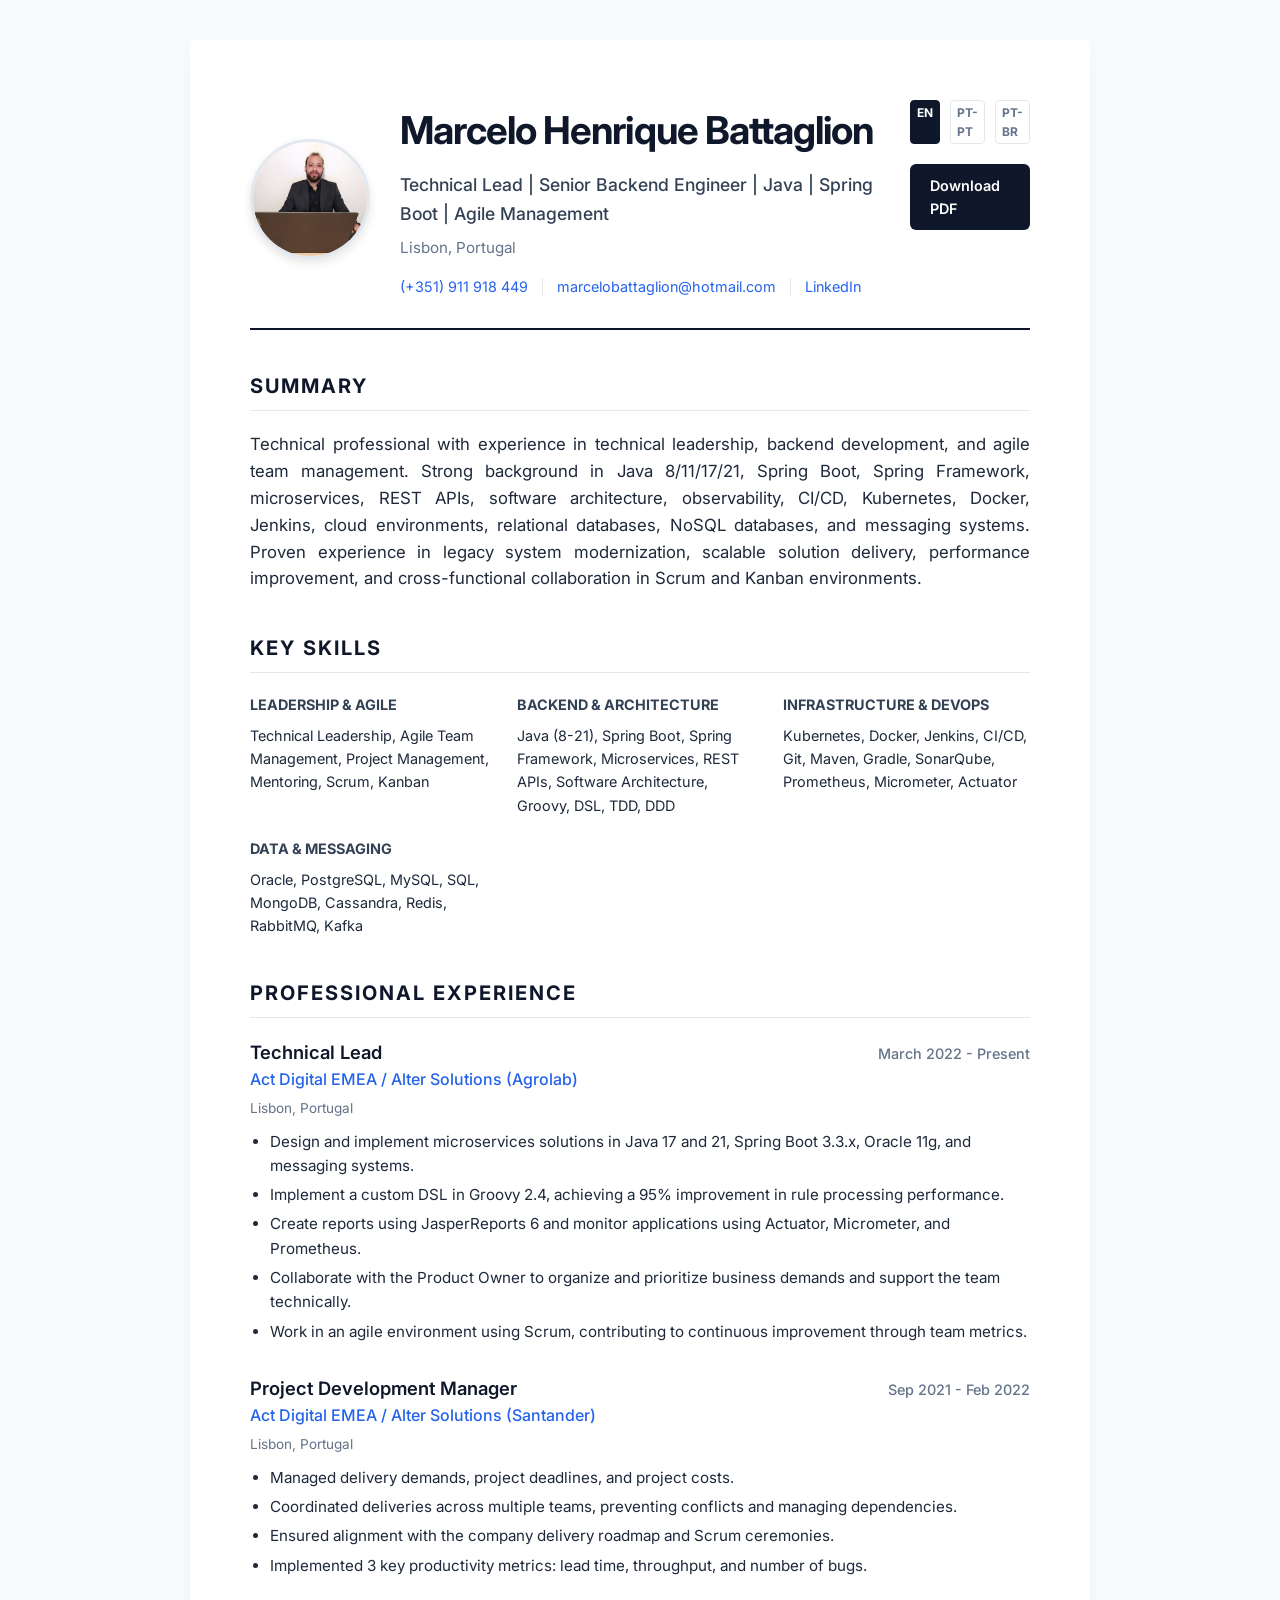
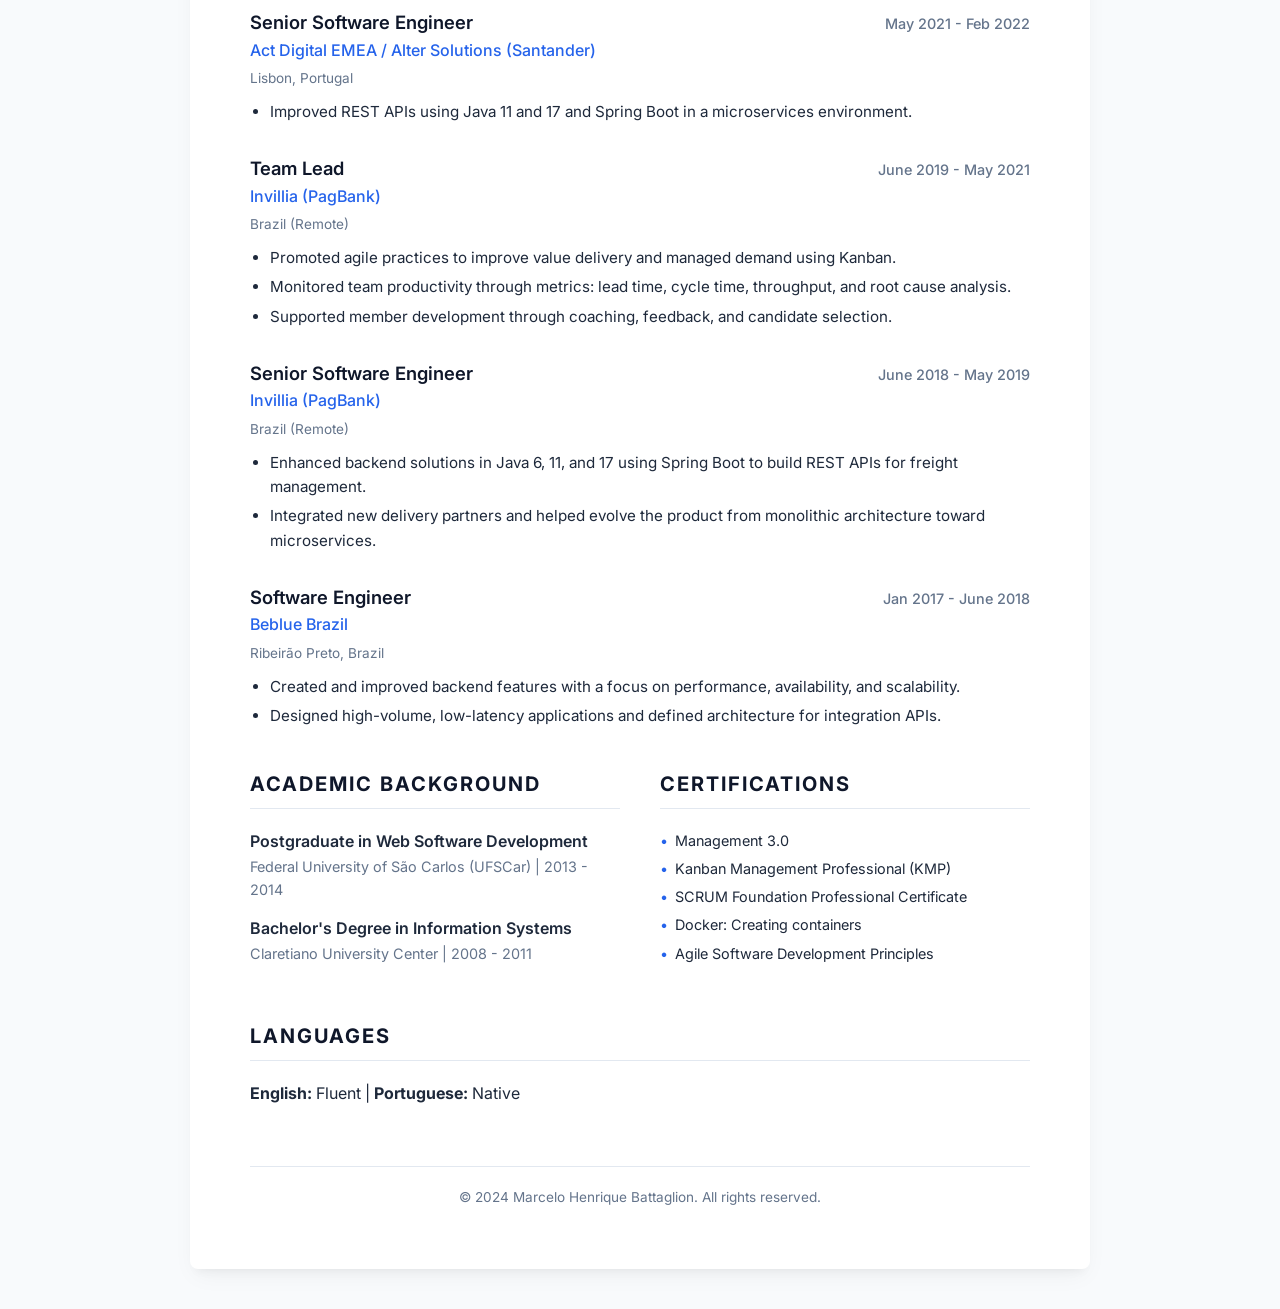
==== index.html @ 2c802060 "create the html" ====
<!DOCTYPE html>
<html lang="en">

<head>
    <meta charset="UTF-8">
    <meta name="viewport" content="width=device-width, initial-scale=1.0">
    <title>Marcelo Henrique Battaglion | Technical Lead & Senior Backend Engineer</title>
    <meta name="description"
        content="Professional portfolio and CV of Marcelo Henrique Battaglion, Technical Lead and Senior Backend Engineer specialized in Java and Spring Boot.">
    <link rel="preconnect" href="https://fonts.googleapis.com">
    <link rel="preconnect" href="https://fonts.gstatic.com" crossorigin>
    <link href="https://fonts.googleapis.com/css2?family=Inter:wght@300;400;500;600;700&display=swap" rel="stylesheet">
    <link rel="stylesheet" href="style.css">
</head>

<body>
    <div class="container">
        <header class="header">
            <div class="header-main">
                <img src="marcelo-henrique-battaglion.jpg" alt="Marcelo Henrique Battaglion" class="profile-pic">
                <div class="header-content">
                    <h1>Marcelo Henrique Battaglion</h1>
                    <p class="tagline">Technical Lead | Senior Backend Engineer | Java | Spring Boot | Agile Management
                    </p>
                    <p class="location">Lisbon, Portugal</p>
                    <div class="contact-links">
                        <a href="tel:+351911918449">(+351) 911 918 449</a>
                        <span class="divider">|</span>
                        <a href="mailto:marcelobattaglion@hotmail.com">marcelobattaglion@hotmail.com</a>
                        <span class="divider">|</span>
                        <a href="https://www.linkedin.com/in/marcelobattaglion" target="_blank">LinkedIn</a>
                    </div>
                </div>
            </div>
            <div class="actions">
                <div class="lang-switcher">
                    <a href="index.html" class="lang-link active">EN</a>
                    <a href="index-pt-pt.html" class="lang-link">PT-PT</a>
                    <a href="index-pt-br.html" class="lang-link">PT-BR</a>
                </div>
                <a href="#" class="btn btn-primary" onclick="window.print()">Download PDF</a>
            </div>
        </header>

        <section class="section summary">
            <h2 class="section-title">Summary</h2>
            <p>Technical professional with experience in technical leadership, backend development, and agile team
                management. Strong background in Java 8/11/17/21, Spring Boot, Spring Framework, microservices, REST
                APIs, software architecture, observability, CI/CD, Kubernetes, Docker, Jenkins, cloud environments,
                relational databases, NoSQL databases, and messaging systems. Proven experience in legacy system
                modernization, scalable solution delivery, performance improvement, and cross-functional collaboration
                in Scrum and Kanban environments.</p>
        </section>

        <section class="section skills">
            <h2 class="section-title">Key Skills</h2>
            <div class="skills-grid">
                <div class="skill-category">
                    <h3>Leadership & Agile</h3>
                    <p>Technical Leadership, Agile Team Management, Project Management, Mentoring, Scrum, Kanban</p>
                </div>
                <div class="skill-category">
                    <h3>Backend & Architecture</h3>
                    <p>Java (8-21), Spring Boot, Spring Framework, Microservices, REST APIs, Software Architecture,
                        Groovy, DSL, TDD, DDD</p>
                </div>
                <div class="skill-category">
                    <h3>Infrastructure & DevOps</h3>
                    <p>Kubernetes, Docker, Jenkins, CI/CD, Git, Maven, Gradle, SonarQube, Prometheus, Micrometer,
                        Actuator</p>
                </div>
                <div class="skill-category">
                    <h3>Data & Messaging</h3>
                    <p>Oracle, PostgreSQL, MySQL, SQL, MongoDB, Cassandra, Redis, RabbitMQ, Kafka</p>
                </div>
            </div>
        </section>

        <section class="section experience">
            <h2 class="section-title">Professional Experience</h2>

            <div class="experience-item">
                <div class="exp-header">
                    <div class="exp-title-group">
                        <h3>Technical Lead</h3>
                        <span class="company">Act Digital EMEA / Alter Solutions (Agrolab)</span>
                    </div>
                    <span class="date">March 2022 - Present</span>
                </div>
                <p class="location-small">Lisbon, Portugal</p>
                <ul class="exp-details">
                    <li>Design and implement microservices solutions in Java 17 and 21, Spring Boot 3.3.x, Oracle 11g,
                        and messaging systems.</li>
                    <li>Implement a custom DSL in Groovy 2.4, achieving a 95% improvement in rule processing
                        performance.</li>
                    <li>Create reports using JasperReports 6 and monitor applications using Actuator, Micrometer, and
                        Prometheus.</li>
                    <li>Collaborate with the Product Owner to organize and prioritize business demands and support the
                        team technically.</li>
                    <li>Work in an agile environment using Scrum, contributing to continuous improvement through team
                        metrics.</li>
                </ul>
            </div>

            <div class="experience-item">
                <div class="exp-header">
                    <div class="exp-title-group">
                        <h3>Project Development Manager</h3>
                        <span class="company">Act Digital EMEA / Alter Solutions (Santander)</span>
                    </div>
                    <span class="date">Sep 2021 - Feb 2022</span>
                </div>
                <p class="location-small">Lisbon, Portugal</p>
                <ul class="exp-details">
                    <li>Managed delivery demands, project deadlines, and project costs.</li>
                    <li>Coordinated deliveries across multiple teams, preventing conflicts and managing dependencies.
                    </li>
                    <li>Ensured alignment with the company delivery roadmap and Scrum ceremonies.</li>
                    <li>Implemented 3 key productivity metrics: lead time, throughput, and number of bugs.</li>
                </ul>
            </div>

            <div class="experience-item">
                <div class="exp-header">
                    <div class="exp-title-group">
                        <h3>Senior Software Engineer</h3>
                        <span class="company">Act Digital EMEA / Alter Solutions (Santander)</span>
                    </div>
                    <span class="date">May 2021 - Feb 2022</span>
                </div>
                <p class="location-small">Lisbon, Portugal</p>
                <ul class="exp-details">
                    <li>Improved REST APIs using Java 11 and 17 and Spring Boot in a microservices environment.</li>
                </ul>
            </div>

            <div class="experience-item">
                <div class="exp-header">
                    <div class="exp-title-group">
                        <h3>Team Lead</h3>
                        <span class="company">Invillia (PagBank)</span>
                    </div>
                    <span class="date">June 2019 - May 2021</span>
                </div>
                <p class="location-small">Brazil (Remote)</p>
                <ul class="exp-details">
                    <li>Promoted agile practices to improve value delivery and managed demand using Kanban.</li>
                    <li>Monitored team productivity through metrics: lead time, cycle time, throughput, and root cause
                        analysis.</li>
                    <li>Supported member development through coaching, feedback, and candidate selection.</li>
                </ul>
            </div>

            <div class="experience-item">
                <div class="exp-header">
                    <div class="exp-title-group">
                        <h3>Senior Software Engineer</h3>
                        <span class="company">Invillia (PagBank)</span>
                    </div>
                    <span class="date">June 2018 - May 2019</span>
                </div>
                <p class="location-small">Brazil (Remote)</p>
                <ul class="exp-details">
                    <li>Enhanced backend solutions in Java 6, 11, and 17 using Spring Boot to build REST APIs for
                        freight management.</li>
                    <li>Integrated new delivery partners and helped evolve the product from monolithic architecture
                        toward microservices.</li>
                </ul>
            </div>

            <div class="experience-item">
                <div class="exp-header">
                    <div class="exp-title-group">
                        <h3>Software Engineer</h3>
                        <span class="company">Beblue Brazil</span>
                    </div>
                    <span class="date">Jan 2017 - June 2018</span>
                </div>
                <p class="location-small">Ribeirão Preto, Brazil</p>
                <ul class="exp-details">
                    <li>Created and improved backend features with a focus on performance, availability, and
                        scalability.</li>
                    <li>Designed high-volume, low-latency applications and defined architecture for integration APIs.
                    </li>
                </ul>
            </div>

            <!-- More experiences can be added here -->
        </section>

        <div class="grid-2-col">
            <section class="section education">
                <h2 class="section-title">Academic Background</h2>
                <div class="edu-item">
                    <h4>Postgraduate in Web Software Development</h4>
                    <p>Federal University of São Carlos (UFSCar) | 2013 - 2014</p>
                </div>
                <div class="edu-item">
                    <h4>Bachelor's Degree in Information Systems</h4>
                    <p>Claretiano University Center | 2008 - 2011</p>
                </div>
            </section>

            <section class="section certifications">
                <h2 class="section-title">Certifications</h2>
                <ul class="cert-list">
                    <li>Management 3.0</li>
                    <li>Kanban Management Professional (KMP)</li>
                    <li>SCRUM Foundation Professional Certificate</li>
                    <li>Docker: Creating containers</li>
                    <li>Agile Software Development Principles</li>
                </ul>
            </section>
        </div>

        <section class="section languages">
            <h2 class="section-title">Languages</h2>
            <p><strong>English:</strong> Fluent | <strong>Portuguese:</strong> Native</p>
        </section>

        <footer class="footer">
            <p>&copy; 2024 Marcelo Henrique Battaglion. All rights reserved.</p>
        </footer>
    </div>
</body>

</html>
---- style.css ----
:root {
    --primary-color: #0f172a;
    /* Slate 900 */
    --secondary-color: #334155;
    /* Slate 700 */
    --accent-color: #2563eb;
    /* Blue 600 */
    --text-main: #1e293b;
    /* Slate 800 */
    --text-muted: #64748b;
    /* Slate 500 */
    --bg-main: #ffffff;
    --bg-alt: #f8fafc;
    /* Slate 50 */
    --border-color: #e2e8f0;
    /* Slate 200 */
    --font-family: 'Inter', system-ui, -apple-system, sans-serif;
}

* {
    margin: 0;
    padding: 0;
    box-sizing: border-box;
}

body {
    font-family: var(--font-family);
    line-height: 1.6;
    color: var(--text-main);
    background-color: var(--bg-alt);
    padding: 40px 20px;
}

.container {
    max-width: 900px;
    margin: 0 auto;
    background-color: var(--bg-main);
    padding: 60px;
    box-shadow: 0 10px 25px -5px rgba(0, 0, 0, 0.05), 0 8px 10px -6px rgba(0, 0, 0, 0.05);
    border-radius: 8px;
}

/* Header */
.header {
    display: flex;
    justify-content: space-between;
    align-items: flex-start;
    border-bottom: 2px solid var(--primary-color);
    padding-bottom: 30px;
    margin-bottom: 40px;
}

.header-main {
    display: flex;
    align-items: center;
    gap: 30px;
}

.profile-pic {
    width: 120px;
    height: 120px;
    border-radius: 50%;
    object-fit: cover;
    border: 3px solid var(--border-color);
    box-shadow: 0 4px 10px rgba(0, 0, 0, 0.1);
}

.header h1 {
    font-size: 2.4rem;
    font-weight: 700;
    color: var(--primary-color);
    letter-spacing: -0.025em;
    margin-bottom: 10px;
}

.tagline {
    font-size: 1.1rem;
    color: var(--secondary-color);
    font-weight: 500;
    margin-bottom: 8px;
}

.location {
    color: var(--text-muted);
    font-size: 0.95rem;
    margin-bottom: 15px;
}

.contact-links {
    display: flex;
    gap: 12px;
    font-size: 0.9rem;
    color: var(--text-muted);
}

.contact-links a {
    color: var(--accent-color);
    text-decoration: none;
    transition: color 0.2s;
}

.contact-links a:hover {
    color: var(--primary-color);
    text-decoration: underline;
}

.divider {
    color: var(--border-color);
}

.actions {
    display: flex;
    flex-direction: column;
    align-items: flex-end;
    gap: 15px;
}

.lang-switcher {
    display: flex;
    gap: 10px;
    margin-bottom: 5px;
}

.lang-link {
    font-size: 0.75rem;
    font-weight: 700;
    text-decoration: none;
    color: var(--text-muted);
    padding: 2px 6px;
    border: 1px solid var(--border-color);
    border-radius: 4px;
    transition: all 0.2s;
}

.lang-link:hover {
    color: var(--accent-color);
    border-color: var(--accent-color);
}

.lang-link.active {
    background-color: var(--primary-color);
    color: white;
    border-color: var(--primary-color);
}

.actions .btn {
    display: inline-block;
    padding: 10px 20px;
    background-color: var(--primary-color);
    color: white;
    text-decoration: none;
    border-radius: 6px;
    font-size: 0.9rem;
    font-weight: 600;
    transition: transform 0.1s, background-color 0.2s;
}

.actions .btn:hover {
    background-color: var(--secondary-color);
    transform: translateY(-1px);
}

/* Sections */
.section {
    margin-bottom: 40px;
}

.section-title {
    font-size: 1.25rem;
    font-weight: 700;
    text-transform: uppercase;
    letter-spacing: 0.1em;
    color: var(--primary-color);
    margin-bottom: 20px;
    border-bottom: 1px solid var(--border-color);
    padding-bottom: 8px;
}

/* Summary */
.summary p {
    font-size: 1.05rem;
    color: var(--text-main);
    text-align: justify;
}

/* Skills */
.skills-grid {
    display: grid;
    grid-template-columns: repeat(auto-fit, minmax(200px, 1fr));
    gap: 20px;
}

.skill-category h3 {
    font-size: 0.9rem;
    color: var(--secondary-color);
    text-transform: uppercase;
    margin-bottom: 8px;
}

.skill-category p {
    font-size: 0.9rem;
    color: var(--text-main);
}

/* Experience */
.experience-item {
    margin-bottom: 30px;
}

.exp-header {
    display: flex;
    justify-content: space-between;
    align-items: baseline;
    margin-bottom: 5px;
}

.exp-title-group h3 {
    font-size: 1.15rem;
    font-weight: 600;
    color: var(--primary-color);
}

.exp-title-group .company {
    font-size: 1rem;
    color: var(--accent-color);
    font-weight: 500;
}

.exp-header .date {
    font-size: 0.9rem;
    color: var(--text-muted);
    font-weight: 500;
}

.location-small {
    font-size: 0.85rem;
    color: var(--text-muted);
    margin-bottom: 10px;
}

.exp-details {
    list-style-type: disc;
    margin-left: 20px;
    font-size: 0.95rem;
    color: var(--text-main);
}

.exp-details li {
    margin-bottom: 5px;
}

/* Grid for Education/Certs */
.grid-2-col {
    display: grid;
    grid-template-columns: 1fr 1fr;
    gap: 40px;
}

.edu-item {
    margin-bottom: 15px;
}

.edu-item h4 {
    font-size: 1rem;
    font-weight: 600;
}

.edu-item p {
    font-size: 0.9rem;
    color: var(--text-muted);
}

.cert-list {
    list-style: none;
}

.cert-list li {
    font-size: 0.9rem;
    margin-bottom: 5px;
    padding-left: 15px;
    position: relative;
}

.cert-list li::before {
    content: "•";
    color: var(--accent-color);
    position: absolute;
    left: 0;
}

/* Footer */
.footer {
    margin-top: 60px;
    padding-top: 20px;
    border-top: 1px solid var(--border-color);
    text-align: center;
    font-size: 0.85rem;
    color: var(--text-muted);
}

/* Responsive */
@media (max-width: 768px) {
    .container {
        padding: 30px;
    }

    .header {
        flex-direction: column;
        align-items: center;
        text-align: center;
        gap: 20px;
    }

    .header-main {
        flex-direction: column;
        gap: 15px;
    }

    .profile-pic {
        width: 100px;
        height: 100px;
    }

    .contact-links {
        flex-wrap: wrap;
    }

    .grid-2-col {
        grid-template-columns: 1fr;
        gap: 20px;
    }
}

/* Print Styles */
@media print {
    body {
        padding: 0;
        background-color: white;
    }

    .container {
        box-shadow: none;
        max-width: 100%;
        padding: 0;
    }

    .actions,
    .footer {
        display: none;
    }

    .section {
        break-inside: avoid;
    }
}
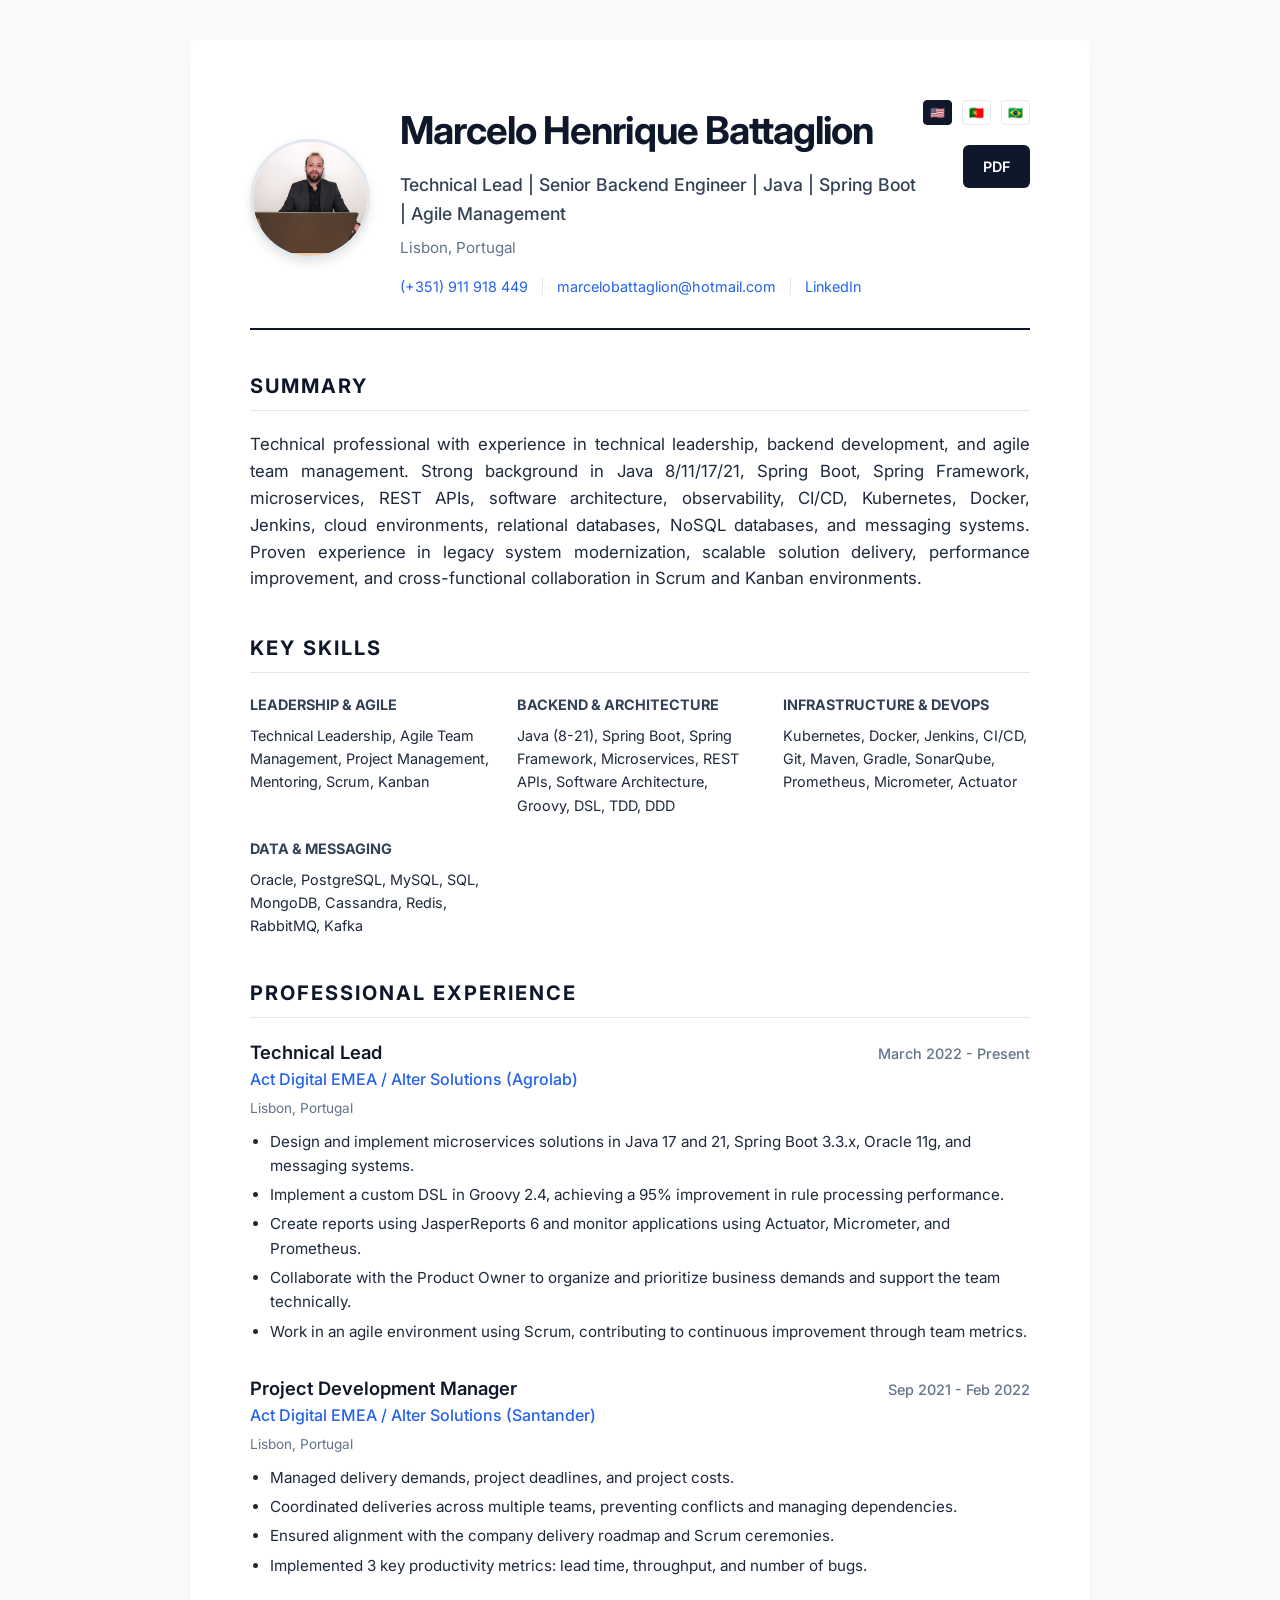
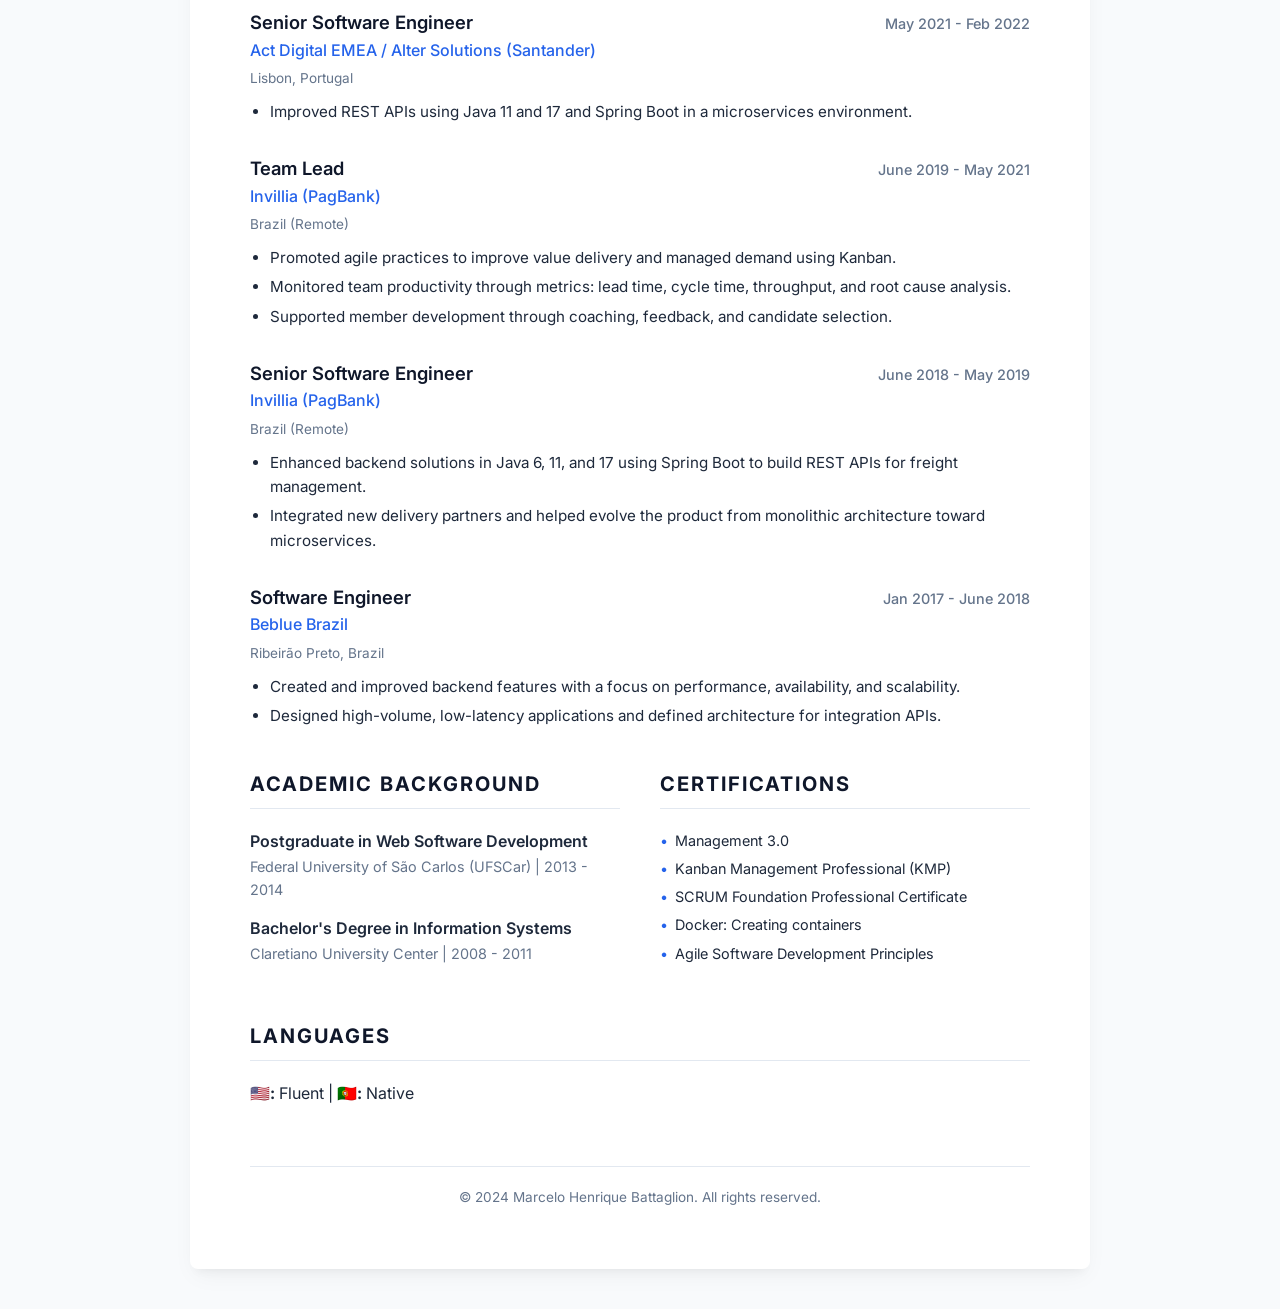
==== commit 7bc41380: "added language icon" ====
--- a/index.html
+++ b/index.html
@@ -34,11 +34,11 @@
             </div>
             <div class="actions">
                 <div class="lang-switcher">
-                    <a href="index.html" class="lang-link active">EN</a>
-                    <a href="index-pt-pt.html" class="lang-link">PT-PT</a>
-                    <a href="index-pt-br.html" class="lang-link">PT-BR</a>
-                </div>
-                <a href="#" class="btn btn-primary" onclick="window.print()">Download PDF</a>
+                    <a href="index.html" class="lang-link active">🇺🇸</a>
+                    <a href="index-pt-pt.html" class="lang-link">🇵🇹</a>
+                    <a href="index-pt-br.html" class="lang-link">🇧🇷</a>
+                </div>
+                <a href="#" class="btn btn-primary" onclick="window.print()">PDF</a>
             </div>
         </header>
 
@@ -215,7 +215,7 @@
 
         <section class="section languages">
             <h2 class="section-title">Languages</h2>
-            <p><strong>English:</strong> Fluent | <strong>Portuguese:</strong> Native</p>
+            <p><strong>🇺🇸:</strong> Fluent | <strong>🇵🇹:</strong> Native</p>
         </section>
 
         <footer class="footer">
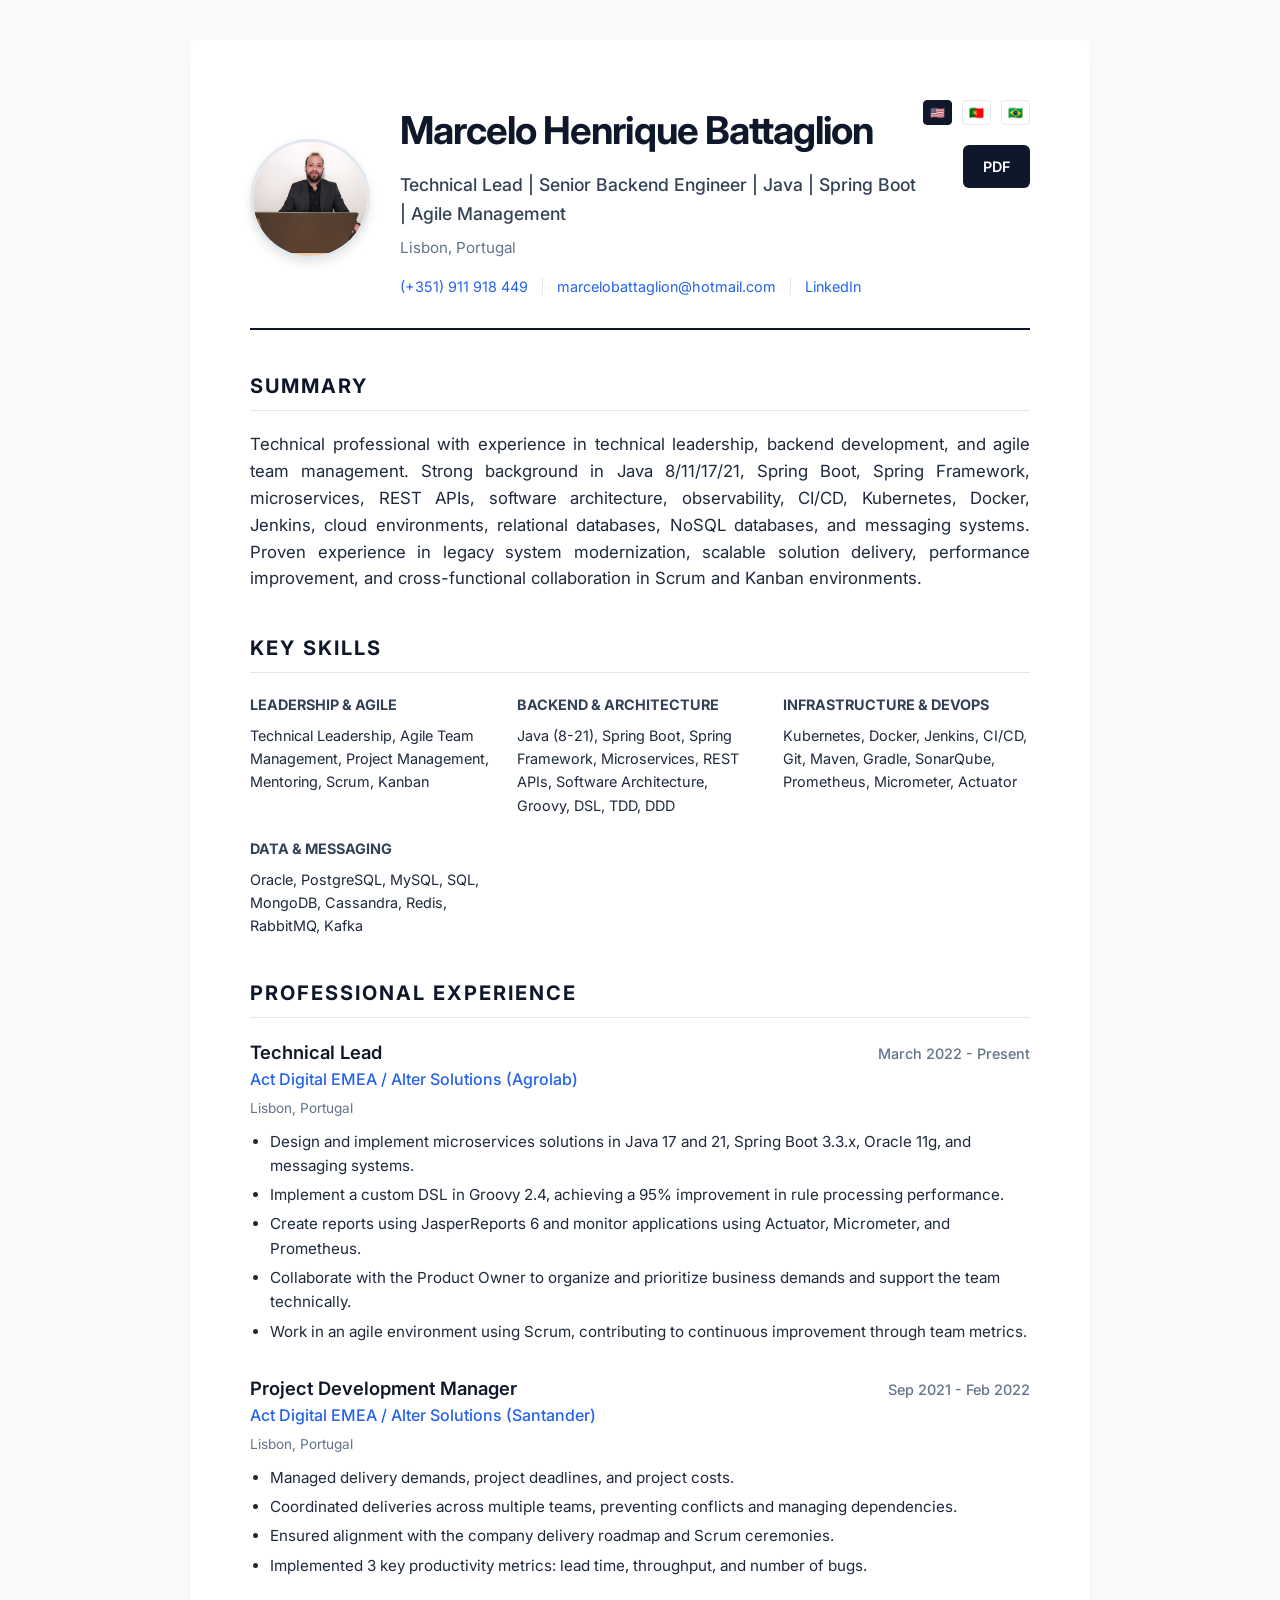
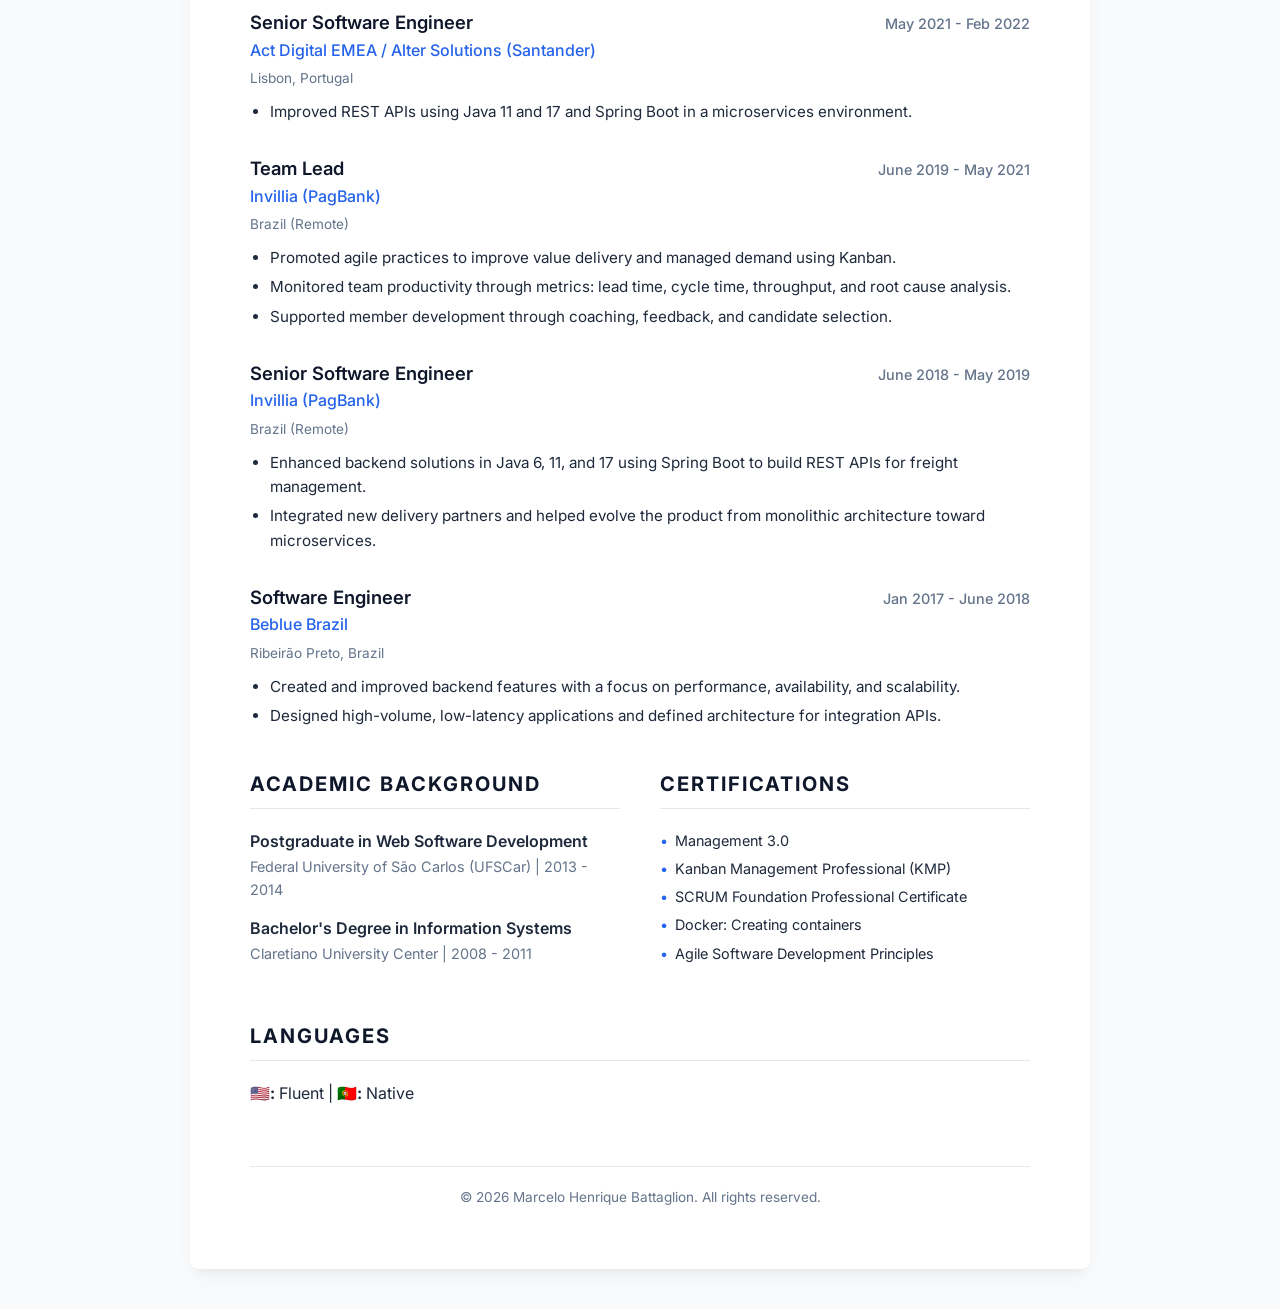
==== commit e70620f5: "updated copyright" ====
--- a/index.html
+++ b/index.html
@@ -219,7 +219,7 @@
         </section>
 
         <footer class="footer">
-            <p>&copy; 2024 Marcelo Henrique Battaglion. All rights reserved.</p>
+            <p>&copy; 2026 Marcelo Henrique Battaglion. All rights reserved.</p>
         </footer>
     </div>
 </body>
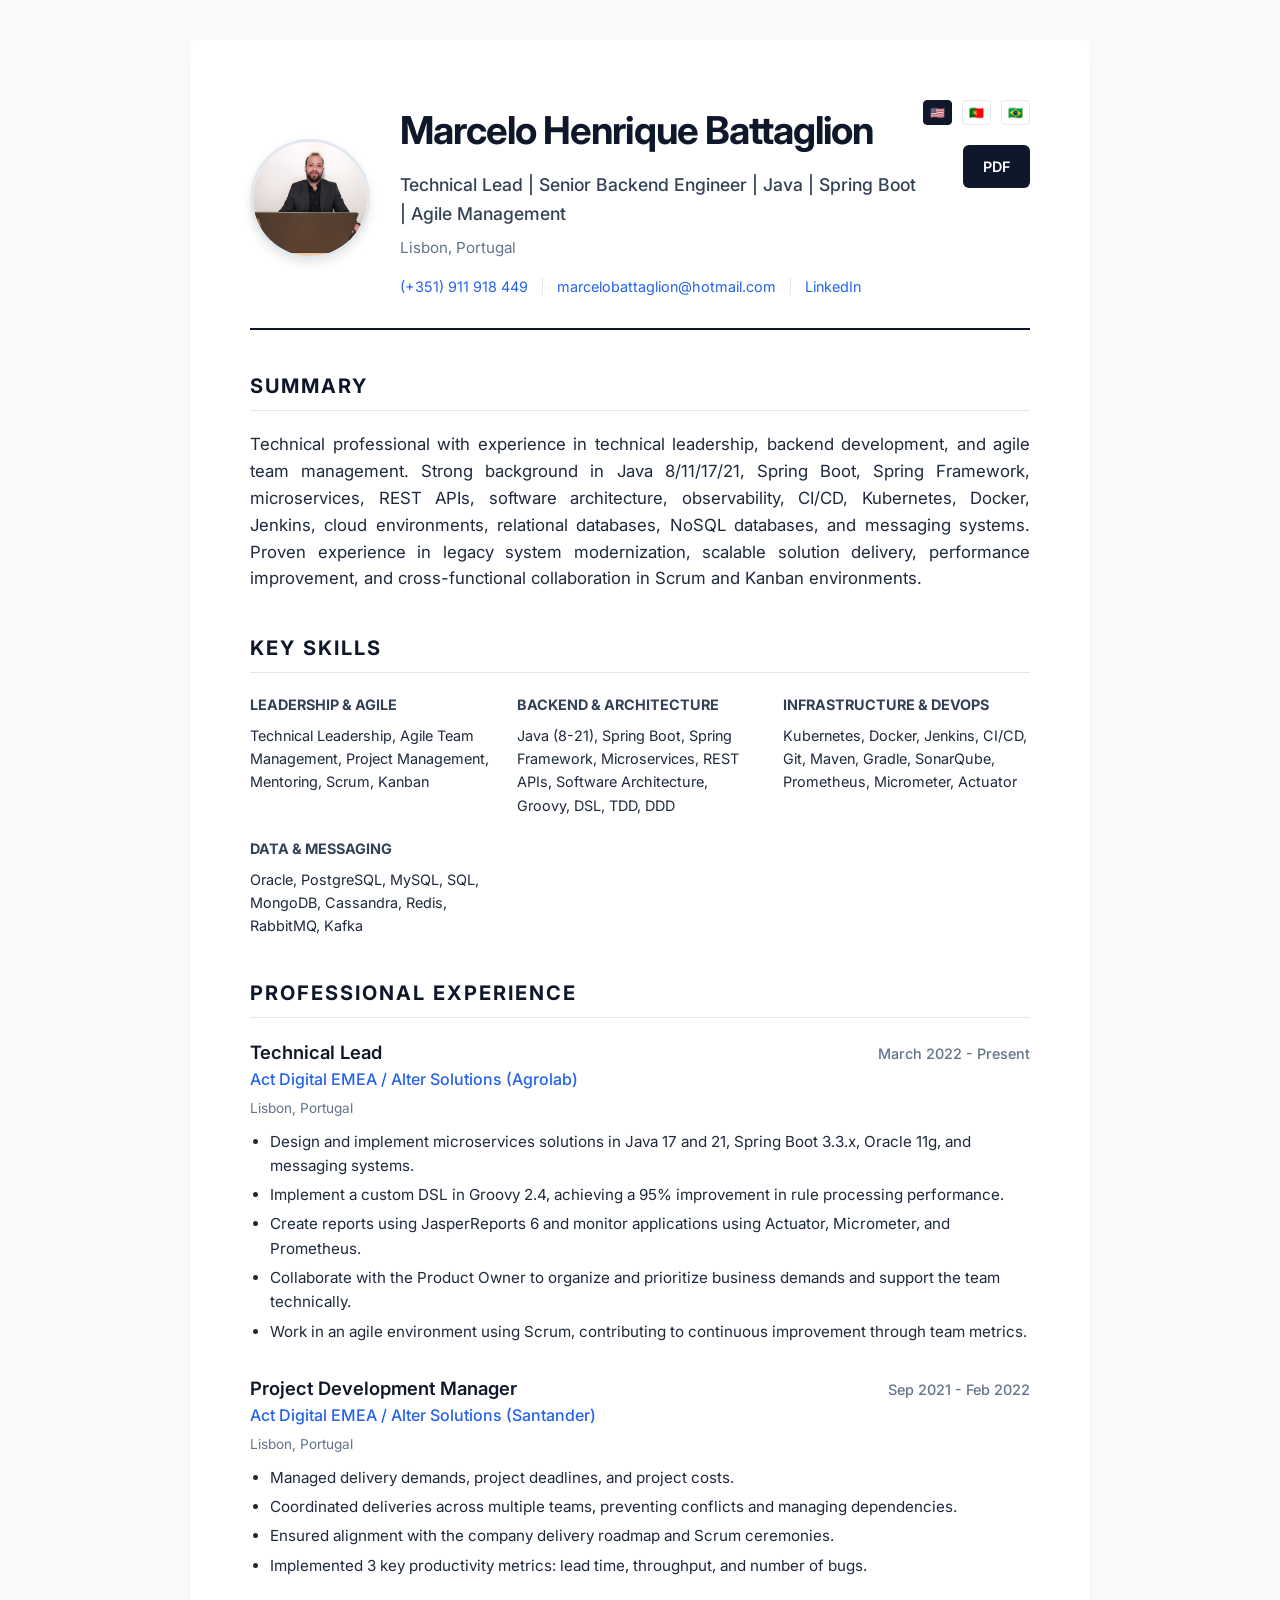
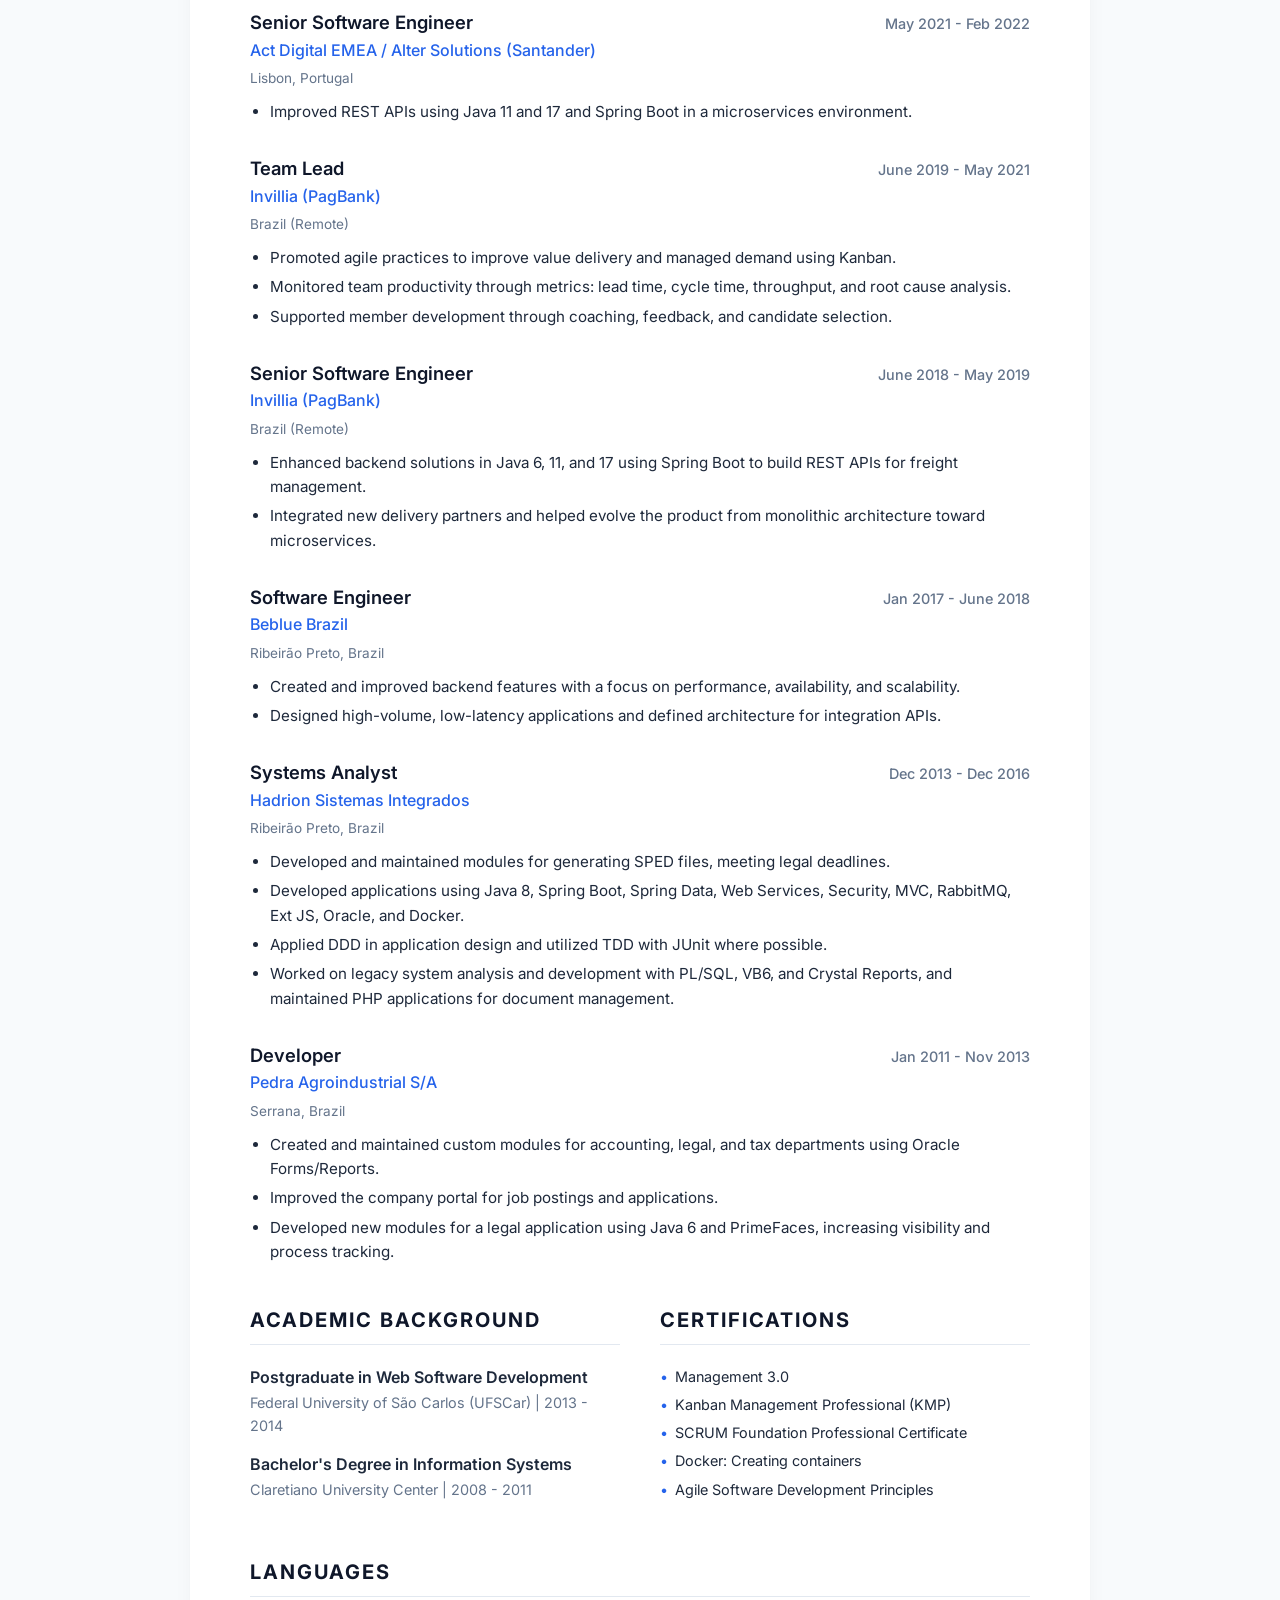
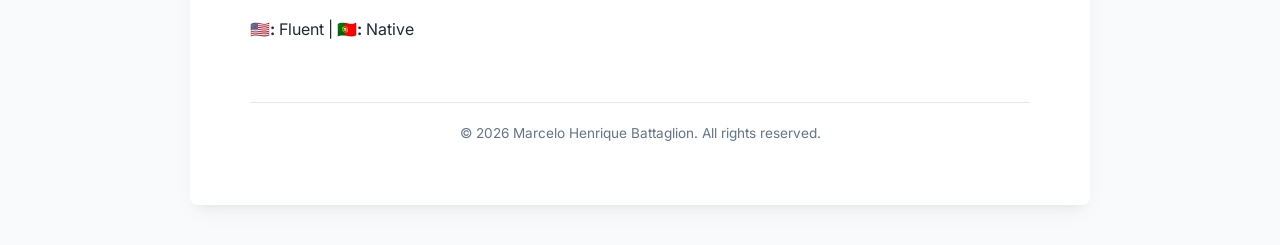
==== commit 28a2f118: "added missing experiences" ====
--- a/index.html
+++ b/index.html
@@ -185,6 +185,43 @@
                 </ul>
             </div>
 
+            <div class="experience-item">
+                <div class="exp-header">
+                    <div class="exp-title-group">
+                        <h3>Systems Analyst</h3>
+                        <span class="company">Hadrion Sistemas Integrados</span>
+                    </div>
+                    <span class="date">Dec 2013 - Dec 2016</span>
+                </div>
+                <p class="location-small">Ribeirão Preto, Brazil</p>
+                <ul class="exp-details">
+                    <li>Developed and maintained modules for generating SPED files, meeting legal deadlines.</li>
+                    <li>Developed applications using Java 8, Spring Boot, Spring Data, Web Services, Security, MVC,
+                        RabbitMQ, Ext JS, Oracle, and Docker.</li>
+                    <li>Applied DDD in application design and utilized TDD with JUnit where possible.</li>
+                    <li>Worked on legacy system analysis and development with PL/SQL, VB6, and Crystal Reports, and
+                        maintained PHP applications for document management.</li>
+                </ul>
+            </div>
+
+            <div class="experience-item">
+                <div class="exp-header">
+                    <div class="exp-title-group">
+                        <h3>Developer</h3>
+                        <span class="company">Pedra Agroindustrial S/A</span>
+                    </div>
+                    <span class="date">Jan 2011 - Nov 2013</span>
+                </div>
+                <p class="location-small">Serrana, Brazil</p>
+                <ul class="exp-details">
+                    <li>Created and maintained custom modules for accounting, legal, and tax departments using Oracle
+                        Forms/Reports.</li>
+                    <li>Improved the company portal for job postings and applications.</li>
+                    <li>Developed new modules for a legal application using Java 6 and PrimeFaces, increasing visibility
+                        and process tracking.</li>
+                </ul>
+            </div>
+
             <!-- More experiences can be added here -->
         </section>
 
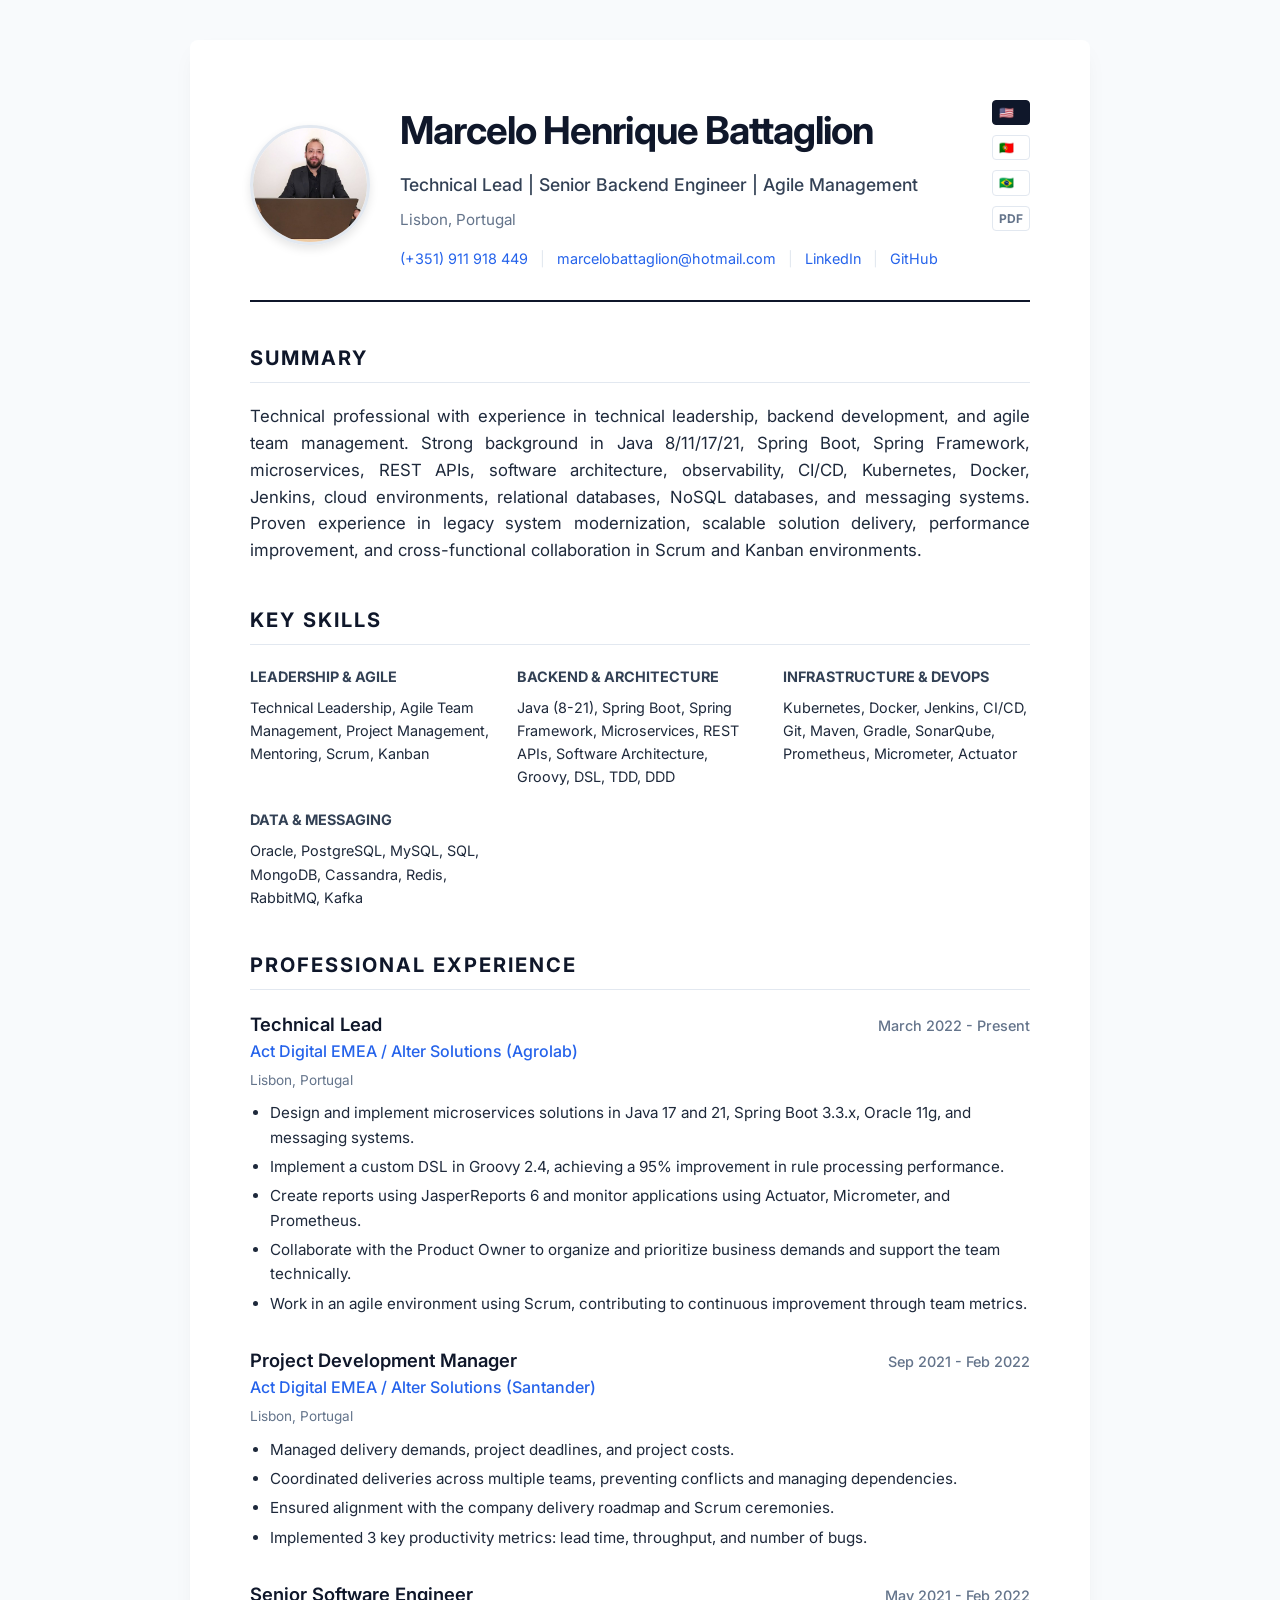
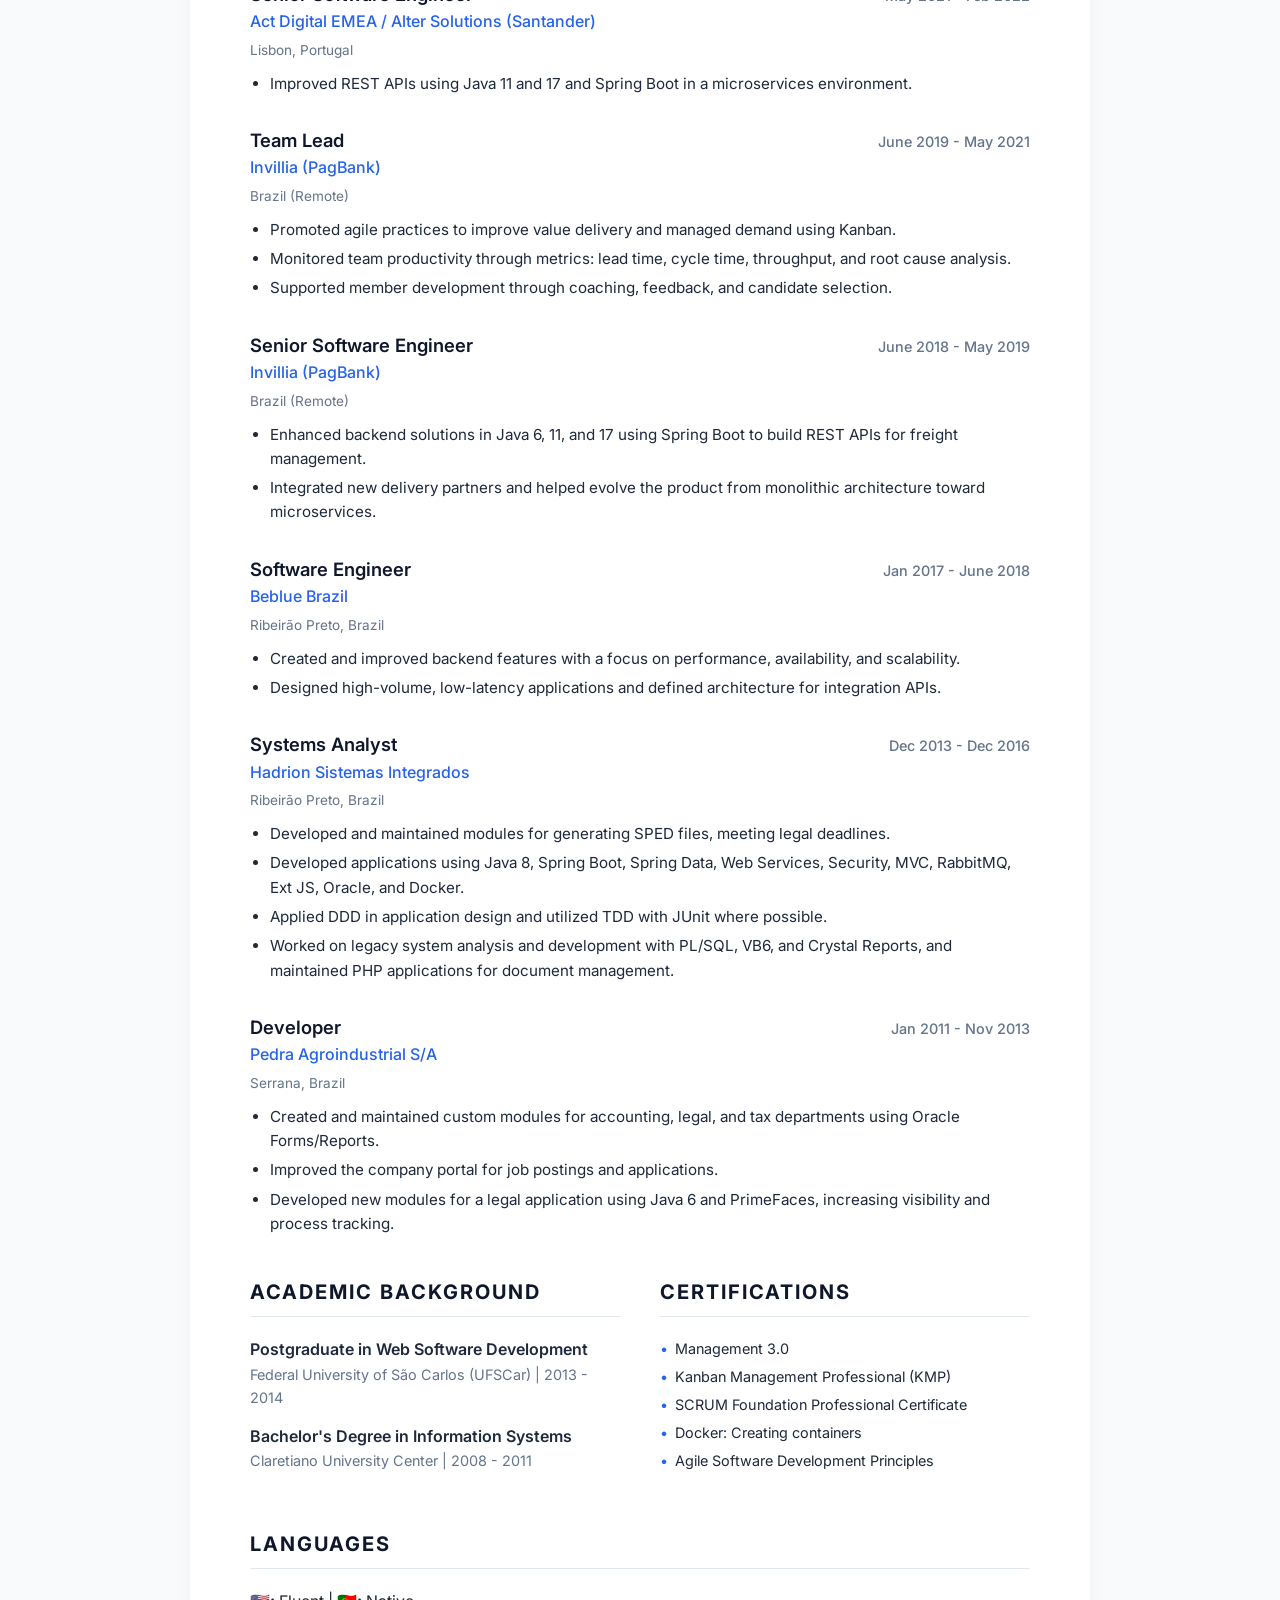
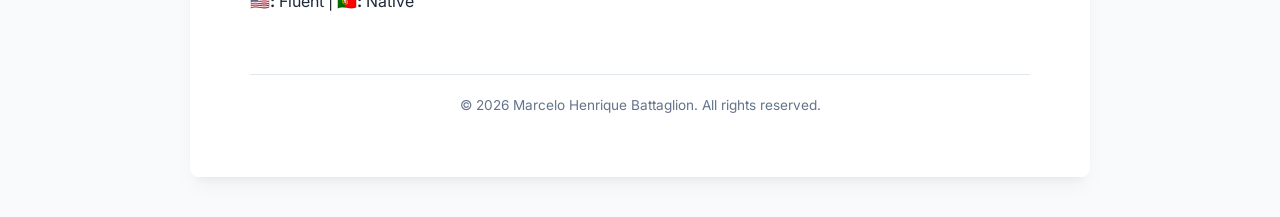
==== commit 628968eb: "updated layout" ====
--- a/index.html
+++ b/index.html
@@ -20,7 +20,7 @@
                 <img src="marcelo-henrique-battaglion.jpg" alt="Marcelo Henrique Battaglion" class="profile-pic">
                 <div class="header-content">
                     <h1>Marcelo Henrique Battaglion</h1>
-                    <p class="tagline">Technical Lead | Senior Backend Engineer | Java | Spring Boot | Agile Management
+                    <p class="tagline">Technical Lead | Senior Backend Engineer | Agile Management
                     </p>
                     <p class="location">Lisbon, Portugal</p>
                     <div class="contact-links">
@@ -29,6 +29,8 @@
                         <a href="mailto:marcelobattaglion@hotmail.com">marcelobattaglion@hotmail.com</a>
                         <span class="divider">|</span>
                         <a href="https://www.linkedin.com/in/marcelobattaglion" target="_blank">LinkedIn</a>
+                        <span class="divider">|</span>
+                        <a href="https://github.com/marcelohb" target="_blank">GitHub</a>
                     </div>
                 </div>
             </div>
@@ -37,8 +39,8 @@
                     <a href="index.html" class="lang-link active">🇺🇸</a>
                     <a href="index-pt-pt.html" class="lang-link">🇵🇹</a>
                     <a href="index-pt-br.html" class="lang-link">🇧🇷</a>
-                </div>
-                <a href="#" class="btn btn-primary" onclick="window.print()">PDF</a>
+                    <a href="#" class="lang-link" onclick="window.print()">PDF</a>
+                </div>
             </div>
         </header>
 
--- a/style.css
+++ b/style.css
@@ -54,6 +54,7 @@
     display: flex;
     align-items: center;
     gap: 30px;
+    flex: 1;
 }
 
 .profile-pic {
@@ -117,8 +118,8 @@
 
 .lang-switcher {
     display: flex;
+    flex-direction: column;
     gap: 10px;
-    margin-bottom: 5px;
 }
 
 .lang-link {
